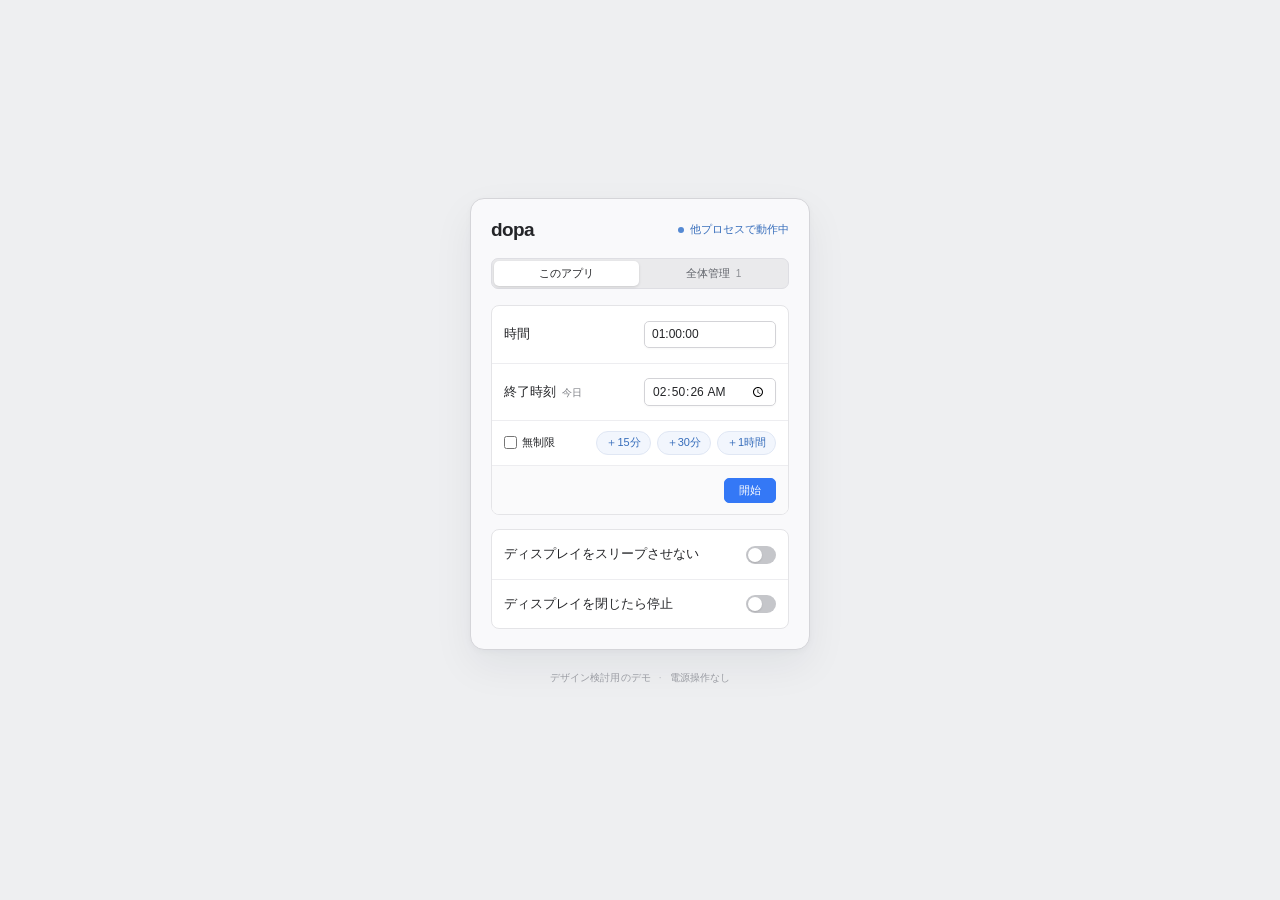
==== prototypes/ui/index.html @ a8b51a9d "docs(ui): record native SwiftUI implementation plan Preserve the completed browser wireframe and its" ====
<!doctype html>
<html lang="ja">
<head>
  <meta charset="utf-8">
  <meta name="viewport" content="width=device-width, initial-scale=1">
  <meta name="theme-color" content="#eeeff1">
  <title>dopa — シンプルなUI</title>
  <link rel="stylesheet" href="./styles.css">
  <script type="module" src="./app.js"></script>
</head>
<body>
  <main>
    <section class="panel" aria-label="dopa 操作パネル">
      <header class="panel-header"><h1>dopa</h1><span class="status" id="status" role="status" aria-atomic="true" data-state="inactive"><span class="status-dot" aria-hidden="true"></span><span id="status-label">オフ</span></span></header>
      <div class="tabs" role="tablist" aria-label="操作範囲"><button id="tab-own" role="tab" aria-selected="true" aria-controls="own-panel">このアプリ</button><button id="tab-global" role="tab" aria-selected="false" aria-controls="global-panel" tabindex="-1">全体管理 <span id="session-count">1</span></button></div>
      <div class="tab-panels">
      <div id="own-panel" role="tabpanel" aria-labelledby="tab-own">
        <form id="controls" novalidate>
          <div class="settings-group" role="group" aria-label="時間管理">
            <div class="time-rows">
              <div class="setting-row"><label for="duration" id="duration-label">時間</label><input id="duration" type="text" value="01:00:00" placeholder="—" autocomplete="off" spellcheck="false" title="HH:MM:SS"></div>
              <div class="setting-row"><div class="time-label"><label for="end-time">終了時刻</label><span id="end-day">今日</span></div><input id="end-time" type="time" step="1"></div>
            </div>
            <div class="time-options">
              <label class="unlimited-option"><input type="checkbox" id="unlimited">無制限</label>
              <div class="duration-increments" role="group" aria-label="時間を追加"><button type="button" data-add-seconds="900" aria-label="15分追加">＋15分</button><button type="button" data-add-seconds="1800" aria-label="30分追加">＋30分</button><button type="button" data-add-seconds="3600" aria-label="1時間追加">＋1時間</button></div>
            </div>
            <div class="confirm-row" id="edit-actions"><button class="power-button" type="button" id="power-button">開始</button><button type="button" id="cancel-edit" title="キャンセル" hidden>キャンセル</button><button type="submit" class="confirm-button" id="confirm-edit" hidden>適用</button></div>
          </div>
          <div class="settings-group" role="group" aria-label="動作設定">
            <div class="setting-row"><label id="display-label" for="display-switch">ディスプレイをスリープさせない</label><button type="button" class="switch" id="display-switch" role="switch" aria-labelledby="display-label" aria-checked="false"><span></span></button></div>
            <div class="setting-row"><label id="lid-label" for="lid-switch">ディスプレイを閉じたら停止</label><button type="button" class="switch" id="lid-switch" role="switch" aria-labelledby="lid-label" aria-checked="false"><span></span></button></div>
          </div>
        </form>
      </div>
      <div id="global-panel" role="tabpanel" aria-labelledby="tab-global" hidden>
        <div class="global-content">
        <div class="settings-group" id="sessions" role="region" aria-label="スリープ防止の一覧" tabindex="0"></div>
        <button class="primary-button stop" id="stop-all">すべて停止</button>
        </div>
      </div>
      </div>
    </section>
    <p class="preview-note">デザイン検討用のデモ <span>·</span> 電源操作なし</p>
  </main>
  <dialog id="stop-dialog" aria-labelledby="stop-title" aria-describedby="stop-description stop-targets"><h2 id="stop-title">スリープ防止を停止しますか？</h2><p id="stop-description"></p><p id="stop-targets"></p><div class="dialog-actions"><button id="cancel-stop">キャンセル</button><button id="confirm-stop" class="confirm-button">スリープ防止を停止</button></div></dialog>
  <div id="validation-popover" popover="manual" role="dialog" aria-modal="false" aria-labelledby="validation-title"><h2 id="validation-title"></h2><p id="edit-error" role="alert"></p><button type="button" id="dismiss-validation" aria-label="エラーメッセージを閉じる">×</button></div>
</body>
</html>
---- prototypes/ui/styles.css ----
:root{color-scheme:light;--ink:#242528;--muted:#7b7d83;--accent:#3478f6;--line:#e4e4e7;--background:#eeeff1;font-family:-apple-system,BlinkMacSystemFont,"Helvetica Neue",sans-serif;color:var(--ink);background:var(--background);font-synthesis:none}
*{box-sizing:border-box}
body{margin:0;min-width:280px;-webkit-font-smoothing:antialiased}
main{min-height:100svh;display:flex;flex-direction:column;align-items:center;justify-content:center;padding:28px 18px 45px}
.panel{width:340px;max-width:100%;padding:21px 20px 20px;background:#f9f9fb;border:1px solid #d5d5d9;border-radius:14px;box-shadow:0 16px 40px #151c3010,0 2px 6px #151c3008}
.panel-header{display:flex;align-items:center;justify-content:space-between;gap:16px;margin-bottom:19px}
h1{font-size:19px;letter-spacing:-.6px;font-weight:650;line-height:1;margin:0}
.status{display:inline-flex;align-items:center;gap:6px;font-size:11px;color:var(--muted);white-space:nowrap}
.status-dot{width:6px;height:6px;flex-shrink:0;background:#b5b7bc;border-radius:50%}
.status[data-state=own]{color:#38804c}.status[data-state=own] .status-dot{background:#45a260}
.status[data-state=other]{color:#366dbb}.status[data-state=other] .status-dot{background:#5489d3}
.settings-group{border:1px solid var(--line);border-radius:8px;background:#fff;overflow:hidden}
.settings-group+.settings-group{margin-top:14px}
.setting-row{min-height:49px;display:flex;align-items:center;justify-content:space-between;gap:16px;padding:11px 12px}
.settings-group>.setting-row:not(:first-child){border-top:1px solid #ededf0}
.time-rows{display:grid;grid-auto-rows:1fr}
.time-rows>.setting-row{min-height:57px}
.time-rows>.setting-row+.setting-row{border-top:1px solid #ededf0}
.time-label{display:flex;align-items:baseline;gap:6px;white-space:nowrap}
#end-day{font-size:10px;line-height:1.2;color:var(--muted)}
[hidden]{display:none!important}
label{font-size:13px;line-height:1.4;cursor:default}
button,input{font:inherit;color:inherit}
input{min-width:0;width:132px;padding:4px 7px;font-size:12px;line-height:1.4;font-variant-numeric:tabular-nums;border:1px solid #d3d3d7;border-radius:5px;background:#fff;box-shadow:0 1px 2px #00000008}
#duration,#end-time{text-align:left;letter-spacing:normal}
#end-time::-webkit-datetime-edit{padding:0}
#end-time::-webkit-datetime-edit-fields-wrapper{padding:0}
input[aria-invalid=true]{border-color:#cc5148}
#duration:disabled,#end-time:disabled{background:#f5f5f7;color:#95979d;box-shadow:none;border-color:#e4e4e7}
.time-options{display:flex;align-items:center;justify-content:space-between;flex-wrap:wrap;gap:10px;padding:10px 12px;border-top:1px solid #ededf0}
.unlimited-option{display:inline-flex;align-items:center;gap:5px;font-size:11px;white-space:nowrap;cursor:pointer}
.unlimited-option input{appearance:auto;accent-color:var(--accent);width:13px;height:13px;padding:0;margin:0;box-shadow:none;cursor:pointer}
.duration-increments{display:flex;justify-content:flex-end;gap:6px;margin-left:auto}
.duration-increments button{min-height:24px;padding:3px 9px;border:1px solid #e0e7f4;border-radius:999px;background:#f2f6fd;color:#366dbb;font-size:11px;line-height:1.4;white-space:nowrap;cursor:pointer}
.duration-increments button:hover:not(:disabled){background:#e5eefc;border-color:#c7d9f5}
.duration-increments button:active:not(:disabled){background:#dce8fb}
.switch{width:30px;height:18px;flex-shrink:0;padding:2px;border:0;border-radius:999px;background:#c5c6ca;cursor:pointer;transition:background .15s ease}
.switch span{display:block;width:14px;height:14px;background:#fff;box-shadow:0 1px 2px #0002;border-radius:50%;transition:transform .15s ease}
.switch[aria-checked=true]{background:var(--accent)}
.switch[aria-checked=true] span{transform:translateX(12px)}
button:disabled{cursor:default;opacity:.45}
button:focus-visible,input:focus-visible{outline:3px solid #83b1ff;outline-offset:3px}
.tabs{display:flex;gap:2px;padding:2px;border:1px solid #dedee3;background:#eaeaec;border-radius:7px;margin-bottom:16px}
.tabs button{flex:1;border:0;border-radius:5px;padding:5px 2px;font-size:11px;background:transparent;color:#62656c;cursor:pointer}
.tabs button[aria-selected=true]{background:#fff;color:var(--ink);box-shadow:0 1px 3px #0002}
#session-count{font-size:10px;margin-left:3px;color:#8c8e93}
.tab-panels{display:grid}
.tab-panels>[role=tabpanel]{grid-area:1 / 1;min-width:0;min-height:0}
/* Keep the own panel's natural height while hiding its inactive controls. */
.tab-panels>[hidden]{display:block!important;visibility:hidden;pointer-events:none}
#global-panel{position:relative}
.global-content{position:absolute;inset:0;display:flex;flex-direction:column;min-height:0}
#sessions{flex:1;min-height:0;overflow-y:auto;overscroll-behavior:contain;scrollbar-gutter:stable}
#sessions:focus-visible{outline:3px solid #83b1ff;outline-offset:3px}
#stop-all{flex-shrink:0}
.confirm-row{display:flex;justify-content:flex-end;min-height:49px;align-items:center;padding:8px 12px;border-top:1px solid #ededf0;background:#fafafb;gap:7px}
#power-button{min-width:52px}
.confirm-row button,.session-stop,.dialog-actions button{border:1px solid #d5d5dc;border-radius:5px;background:#fff;padding:4px 9px;font-size:11px;cursor:pointer}
.confirm-row .confirm-button,.confirm-row .power-button:not(.stop),.dialog-actions .confirm-button{color:#fff;background:var(--accent);border-color:var(--accent)}
#validation-popover{position:fixed;inset:auto;width:248px;max-width:calc(100vw - 24px);margin:0;padding:14px 32px 14px 14px;overflow:visible;border:1px solid #d5d5d9;border-radius:10px;background:#fff;color:var(--ink);box-shadow:0 8px 26px #151c3026,0 1px 4px #151c3012}
#validation-popover::before{content:'';position:absolute;left:calc(var(--arrow-x,50%) - 5px);width:9px;height:9px;background:#fff;transform:rotate(45deg)}
#validation-popover[data-placement=above]::before{bottom:-5px;border-right:1px solid #d5d5d9;border-bottom:1px solid #d5d5d9}
#validation-popover[data-placement=below]::before{top:-5px;border-left:1px solid #d5d5d9;border-top:1px solid #d5d5d9}
#validation-title{font-size:12px;font-weight:600;line-height:1.5;margin:0 0 5px}
#edit-error{font-size:12px;line-height:1.6;color:#62656c;margin:0}
#dismiss-validation{position:absolute;top:5px;right:5px;width:22px;height:22px;padding:0;border:0;border-radius:5px;background:transparent;color:#7b7d83;font-size:18px;line-height:22px;cursor:pointer}
#dismiss-validation:hover{background:#eeeef1;color:var(--ink)}
.session-row strong{display:block;font-size:12px;font-weight:500}
.session-row small{display:block;font-size:10px;color:var(--muted);margin-top:3px}
.empty-state{display:flex;align-items:center;justify-content:center;min-height:100%;margin:0;padding:26px 12px;color:var(--muted);font-size:12px;text-align:center}
dialog{max-width:calc(100vw - 32px);width:320px;border:1px solid #d6d6da;border-radius:12px;padding:22px;background:#f9f9fb;box-shadow:0 20px 70px #0003}
dialog::backdrop{background:#171a2630}
dialog h2{font-size:14px;line-height:1.5;margin:0 0 10px}
dialog p{font-size:12px;line-height:1.7;margin:0 0 10px}
#stop-targets{font-size:11px;color:#62656c;white-space:pre-line;max-height:7.2em;overflow-y:auto;margin-bottom:20px}
.dialog-actions{display:flex;justify-content:flex-end;flex-wrap:wrap;gap:8px}
.primary-button{width:100%;height:33px;margin-top:18px;border:1px solid #206bf1;border-radius:7px;color:#fff;background:var(--accent);box-shadow:0 1px 2px #0000000c;font-size:13px;font-weight:550;cursor:pointer;transition:background .12s ease}
.primary-button:hover{background:#246aea}
.primary-button.stop{background:#fff;color:var(--ink);border-color:#d3d3d8}
.primary-button.stop:hover{background:#f1f1f5}
.preview-note{font-size:10px;color:#999ba2;letter-spacing:.01em;margin:21px 0 0;text-align:center}.preview-note span{padding:0 5px;color:#b8b9bf}
@media(max-width:360px){main{padding:20px 14px}.panel{padding:18px 16px}.setting-row{gap:10px;padding:11px 10px}.time-rows input{width:112px}label{font-size:12px}}
@media(prefers-reduced-motion:reduce){*{transition:none!important}}
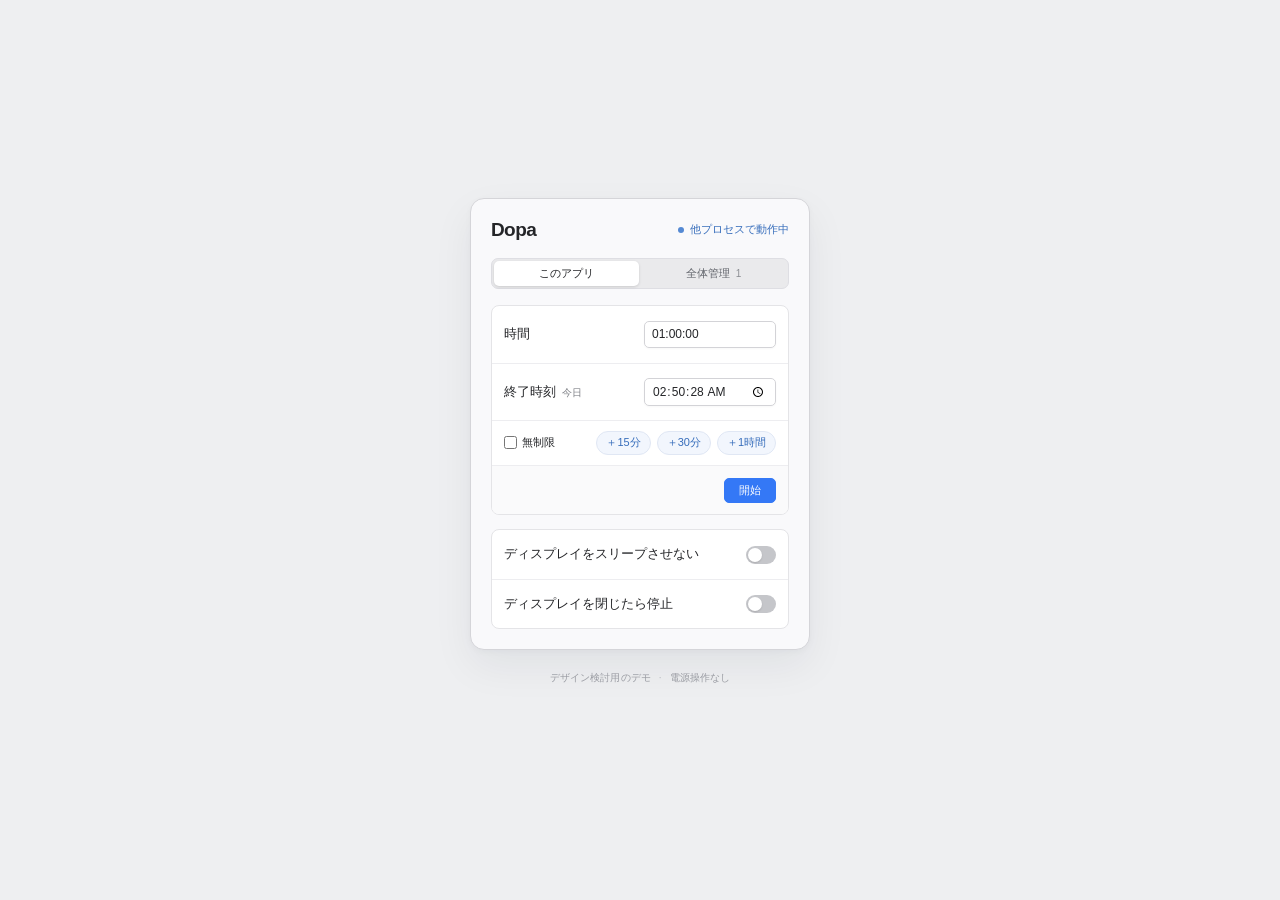
==== commit 52c18e00: "build(tooling): added Makefile targets and standardized Dopa branding - Added Makefile targets for b" ====
--- a/prototypes/ui/index.html
+++ b/prototypes/ui/index.html
@@ -4,14 +4,14 @@
   <meta charset="utf-8">
   <meta name="viewport" content="width=device-width, initial-scale=1">
   <meta name="theme-color" content="#eeeff1">
-  <title>dopa — シンプルなUI</title>
+  <title>Dopa — シンプルなUI</title>
   <link rel="stylesheet" href="./styles.css">
   <script type="module" src="./app.js"></script>
 </head>
 <body>
   <main>
-    <section class="panel" aria-label="dopa 操作パネル">
-      <header class="panel-header"><h1>dopa</h1><span class="status" id="status" role="status" aria-atomic="true" data-state="inactive"><span class="status-dot" aria-hidden="true"></span><span id="status-label">オフ</span></span></header>
+    <section class="panel" aria-label="Dopa 操作パネル">
+      <header class="panel-header"><h1>Dopa</h1><span class="status" id="status" role="status" aria-atomic="true" data-state="inactive"><span class="status-dot" aria-hidden="true"></span><span id="status-label">オフ</span></span></header>
       <div class="tabs" role="tablist" aria-label="操作範囲"><button id="tab-own" role="tab" aria-selected="true" aria-controls="own-panel">このアプリ</button><button id="tab-global" role="tab" aria-selected="false" aria-controls="global-panel" tabindex="-1">全体管理 <span id="session-count">1</span></button></div>
       <div class="tab-panels">
       <div id="own-panel" role="tabpanel" aria-labelledby="tab-own">
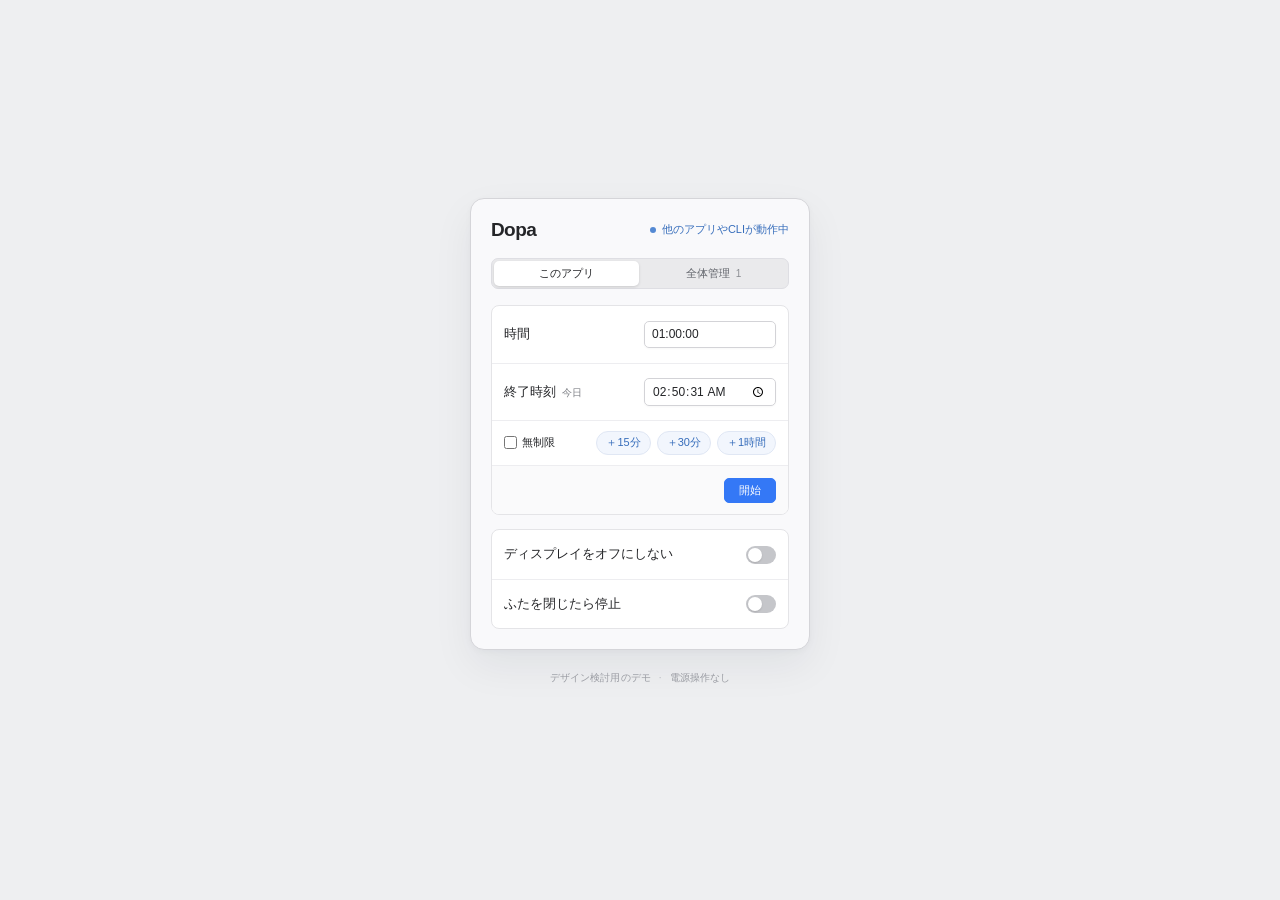
==== commit 4c916af2: "refactor: refactored DESIGN.md and 11 others - Updated DESIGN.md - Updated README.md - Updated DopaA" ====
--- a/prototypes/ui/index.html
+++ b/prototypes/ui/index.html
@@ -28,8 +28,8 @@
             <div class="confirm-row" id="edit-actions"><button class="power-button" type="button" id="power-button">開始</button><button type="button" id="cancel-edit" title="キャンセル" hidden>キャンセル</button><button type="submit" class="confirm-button" id="confirm-edit" hidden>適用</button></div>
           </div>
           <div class="settings-group" role="group" aria-label="動作設定">
-            <div class="setting-row"><label id="display-label" for="display-switch">ディスプレイをスリープさせない</label><button type="button" class="switch" id="display-switch" role="switch" aria-labelledby="display-label" aria-checked="false"><span></span></button></div>
-            <div class="setting-row"><label id="lid-label" for="lid-switch">ディスプレイを閉じたら停止</label><button type="button" class="switch" id="lid-switch" role="switch" aria-labelledby="lid-label" aria-checked="false"><span></span></button></div>
+            <div class="setting-row"><label id="display-label" for="display-switch">ディスプレイをオフにしない</label><button type="button" class="switch" id="display-switch" role="switch" aria-labelledby="display-label" aria-checked="false"><span></span></button></div>
+            <div class="setting-row"><label id="lid-label" for="lid-switch">ふたを閉じたら停止</label><button type="button" class="switch" id="lid-switch" role="switch" aria-labelledby="lid-label" aria-checked="false"><span></span></button></div>
           </div>
         </form>
       </div>
